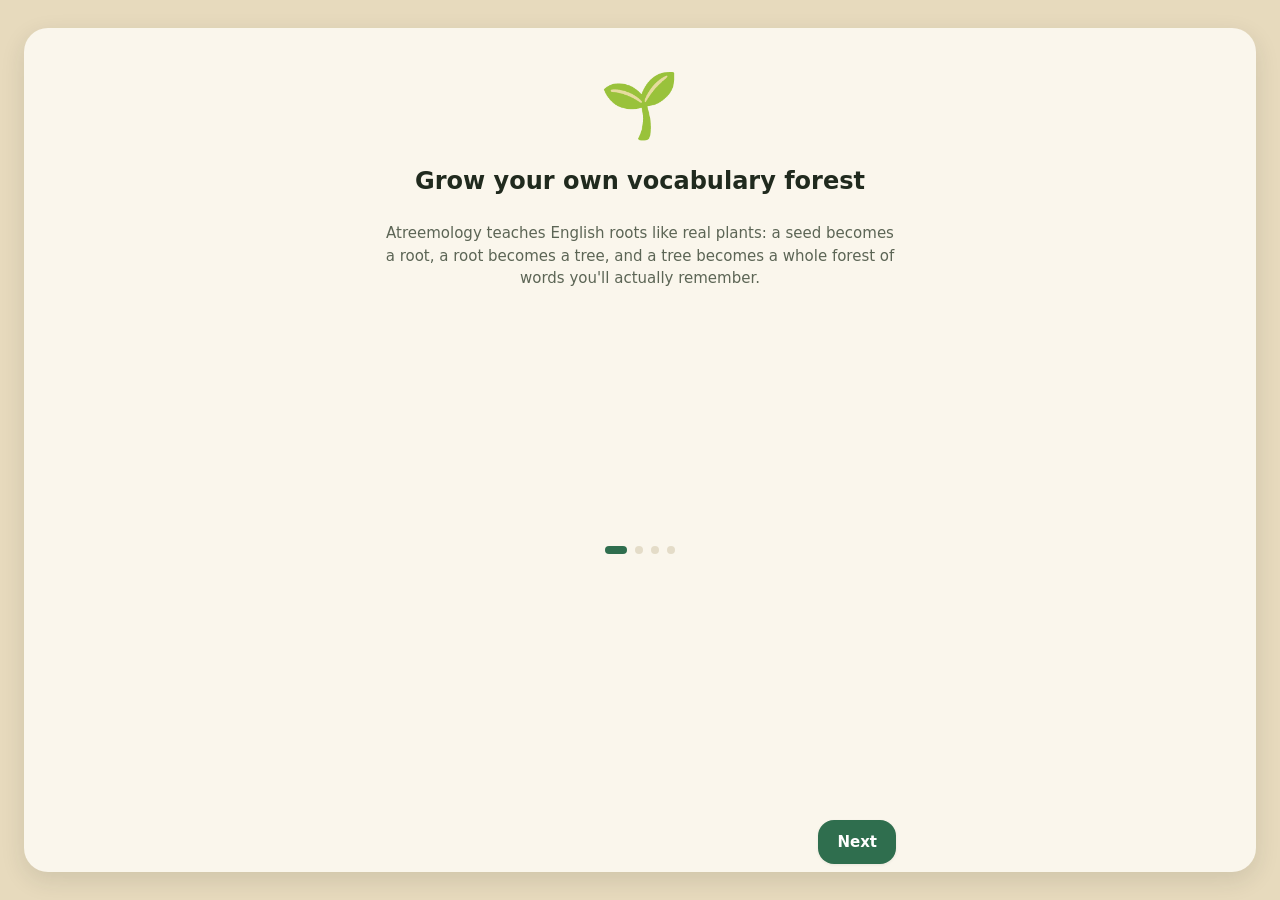
==== app/index.html @ c6e47be6 "Add files via upload" ====
<!doctype html>
<html lang="en">
<head>
  <meta charset="UTF-8" />
  <meta name="viewport" content="width=device-width, initial-scale=1, viewport-fit=cover" />
  <meta name="theme-color" content="#1e4a34" />
  <title>Atreemology — grow your vocabulary forest</title>
  <meta name="description" content="Atreemology teaches English word roots by growing a personal vocabulary forest, one root family at a time." />

  <!-- App icons. icon.svg is the scalable source; the PNGs below cover
       browsers/OSes (notably Safari and Android home-screen shortcuts)
       that don't support SVG favicons. Paths are absolute (/icons/...),
       so they resolve correctly whether this page is served from /app/
       or anywhere else. -->
  <link rel="icon" href="/icons/icon-512.png" sizes="any" />
  <link rel="icon" type="image/png" sizes="32x32" href="/icons/favicon-32.png" />
  <link rel="icon" type="image/png" sizes="16x16" href="/icons/favicon-16.png" />
  <link rel="apple-touch-icon" href="/icons/apple-touch-icon.png" />
  <link rel="manifest" href="/manifest.json" />

  <!-- "Add to Home Screen" on iOS reads these directly, independent of
       manifest.json (Safari's manifest support is partial). -->
  <meta name="apple-mobile-web-app-capable" content="yes" />
  <meta name="apple-mobile-web-app-status-bar-style" content="black-translucent" />
  <meta name="apple-mobile-web-app-title" content="Atreemology" />
  <meta name="mobile-web-app-capable" content="yes" />

  <!-- Link-preview cards (iMessage, WhatsApp, Instagram, Slack, etc.).
       og:url now points at /app/ specifically, since that's this page's
       real deployed location — the marketing homepage at the bare apex
       has its own separate preview tags. -->
  <meta property="og:type" content="website" />
  <meta property="og:title" content="Atreemology — grow your vocabulary forest" />
  <meta property="og:description" content="Learn English word roots by growing a personal vocabulary forest, one root family at a time." />
  <meta property="og:url" content="https://atreemology.com/app/" />
  <meta property="og:image" content="https://atreemology.com/icons/icon-512.png" />
  <meta name="twitter:card" content="summary_large_image" />
  <meta name="twitter:title" content="Atreemology — grow your vocabulary forest" />
  <meta name="twitter:description" content="Learn English word roots by growing a personal vocabulary forest, one root family at a time." />
  <meta name="twitter:image" content="https://atreemology.com/icons/icon-512.png" />

  <link rel="stylesheet" href="/src/styles.css" />
</head>
<body>
  <div id="root"></div>
  <script type="module" src="/src/main.js"></script>
</body>
</html>
---- src/styles.css ----
/* Atreemology — design system & styles. Hand-written, zero dependencies. */

:root {
  --color-bg: #faf6ec;
  --color-surface: #ffffff;
  --color-surface-alt: #f2ecdc;
  --color-border: #e4dcc8;
  --color-text: #202a1e;
  --color-text-muted: #5c6555;
  --color-text-faint: #8b9382;

  --color-primary: #2f6e4e;
  --color-primary-dark: #1e4a34;
  --color-primary-light: #dcefe0;
  --color-accent: #e2972f;
  --color-accent-soft: #fbe7c3;
  --color-bark: #7c5b43;
  --color-soil: #e7dabd;
  --color-soil-dark: #cdb98f;
  --color-danger: #b5432f;
  --color-danger-soft: #f7ddd6;
  --color-accent-text: #8a5a12;
  --color-on-primary-dark: #ffffff;

  --bud-fill: #efe7d2;
  --bud-stroke: #c9bd9e;
  --leaf-new: #b9d9a8;
  --leaf-mid: #7fbf7a;
  --leaf-bright: #3f9a56;
  --leaf-stroke: #2c6b3c;
  --due-fill: #f6d17a;
  --due-stroke: #c98f2a;
  --flower-fill: #f2a7b0;
  --flower-stroke: #c96b7b;

  --radius-sm: 10px;
  --radius-md: 16px;
  --radius-lg: 24px;
  --shadow-sm: 0 1px 3px rgba(32, 42, 30, 0.08);
  --shadow-md: 0 8px 24px rgba(32, 42, 30, 0.12);
  --font-sans: 'Segoe UI', system-ui, -apple-system, 'Helvetica Neue', Arial, sans-serif;
  --transition-fast: 160ms ease;
  --transition-med: 280ms cubic-bezier(0.22, 1, 0.36, 1);
}

/* ---------- Dark theme ----------
   A "forest at night" palette: the same warm-woodland identity, shifted to
   deep bark and canopy tones. Structural tokens only — the small fixed
   status chips (health-content, health-misty, due-tag) stay their own
   light pastel + dark-text pair in both themes on purpose, the way a
   caution-yellow badge does in most apps. */
@media (prefers-color-scheme: dark) {
  :root:not([data-theme="light"]) {
    --color-bg: #171d14;
    --color-surface: #202821;
    --color-surface-alt: #283127;
    --color-border: #3a4434;
    --color-text: #eef1e7;
    --color-text-muted: #aab29e;
    --color-text-faint: #79826e;

    --color-primary: #3fa06a;
    --color-primary-dark: #7fe0ab;
    --color-primary-light: #1c3226;
    --color-accent: #e2972f;
    --color-accent-soft: #3a2c14;
    --color-accent-text: #f3b969;
    --color-on-primary-dark: #0d2417;
    --color-bark: #4a3527;
    --color-soil: #2a2118;
    --color-soil-dark: #1c150f;
    --color-danger: #e2685a;
    --color-danger-soft: #3a2220;

    --shadow-sm: 0 1px 3px rgba(0, 0, 0, 0.4);
    --shadow-md: 0 8px 24px rgba(0, 0, 0, 0.5);
  }
}
:root[data-theme="dark"] {
  --color-bg: #171d14;
  --color-surface: #202821;
  --color-surface-alt: #283127;
  --color-border: #3a4434;
  --color-text: #eef1e7;
  --color-text-muted: #aab29e;
  --color-text-faint: #79826e;

  --color-primary: #3fa06a;
  --color-primary-dark: #7fe0ab;
  --color-primary-light: #1c3226;
  --color-accent: #e2972f;
  --color-accent-soft: #3a2c14;
  --color-accent-text: #f3b969;
  --color-on-primary-dark: #0d2417;
  --color-bark: #4a3527;
  --color-soil: #2a2118;
  --color-soil-dark: #1c150f;
  --color-danger: #e2685a;
  --color-danger-soft: #3a2220;

  --shadow-sm: 0 1px 3px rgba(0, 0, 0, 0.4);
  --shadow-md: 0 8px 24px rgba(0, 0, 0, 0.5);
}

* { box-sizing: border-box; }
html, body { height: 100%; overflow: hidden; }
body {
  margin: 0;
  font-family: var(--font-sans);
  background: var(--color-soil);
  color: var(--color-text);
  -webkit-font-smoothing: antialiased;
}

/* The app shell is pinned to exactly one viewport height (never taller), so
   .app-main below is the ONLY thing that scrolls. Before this, #root and
   .app-shell used `min-height: 100vh`, which let them grow past one
   viewport on any page with enough content (the Seed Library, Home) — the
   whole document scrolled instead of .app-main internally, so the bottom
   nav (a flex sibling docked below .app-main) just sat at the physical
   bottom of that overgrown page, invisible until you scrolled all the way
   down. `height: 100dvh` (with a `100vh` fallback for older browsers) also
   avoids the related mobile-Safari issue where `100vh` measures past the
   collapsed address bar. */
#root {
  display: flex;
  justify-content: center;
  height: 100vh;
  height: 100dvh;
  background: var(--color-soil);
  overflow: hidden;
}

button, input { font-family: inherit; }

a { color: var(--color-primary-dark); }

.app-shell {
  width: 100%;
  max-width: 480px;
  height: 100%;
  background: var(--color-bg);
  display: flex;
  flex-direction: column;
  position: relative;
  box-shadow: var(--shadow-md);
  overflow: hidden;
}

.app-main {
  flex: 1;
  /* Flex items default to `min-height: auto`, which lets a block-level
     child grow to fit ALL of its content and ignore `overflow-y: auto`
     entirely — the other half of the bug above. `min-height: 0` is what
     actually lets this item stop at its allotted flex space and scroll
     its own content instead of stretching .app-shell past the viewport. */
  min-height: 0;
  overflow-y: auto;
  padding-bottom: 96px;
  -webkit-overflow-scrolling: touch;
}

.screen { padding: 20px 20px 8px; animation: fade-in var(--transition-med); }

@keyframes fade-in { from { opacity: 0; transform: translateY(6px); } to { opacity: 1; transform: none; } }

/* ---------- Bottom nav ---------- */
.bottom-nav {
  position: sticky;
  bottom: 0;
  left: 0;
  right: 0;
  display: flex;
  background: var(--color-surface);
  border-top: 1px solid var(--color-border);
  padding: 6px 4px calc(6px + env(safe-area-inset-bottom));
  z-index: 20;
}
.nav-tab {
  flex: 1;
  display: flex;
  flex-direction: column;
  align-items: center;
  gap: 2px;
  background: none;
  border: none;
  color: var(--color-text-faint);
  padding: 6px 2px;
  border-radius: var(--radius-sm);
  cursor: pointer;
  transition: color var(--transition-fast);
}
.nav-tab .icon { display: inline-flex; }
.nav-tab .icon svg { width: 100%; height: 100%; color: inherit; }
.nav-label { font-size: 11px; font-weight: 600; }
.nav-tab.active { color: var(--color-primary); }
.nav-tab:focus-visible { outline: 2px solid var(--color-primary); outline-offset: 2px; }

/* Sidebar brand header — hidden on mobile (the bottom nav has no room for
   it), shown only once the desktop breakpoint turns .bottom-nav into a
   left sidebar (see the desktop section at the bottom of this file). */
.nav-brand { display: none; }

/* ---------- Buttons ---------- */
.btn {
  display: inline-flex;
  align-items: center;
  justify-content: center;
  gap: 8px;
  font-size: 15px;
  font-weight: 600;
  padding: 12px 18px;
  border-radius: var(--radius-md);
  border: 1px solid transparent;
  cursor: pointer;
  transition: transform var(--transition-fast), background var(--transition-fast), box-shadow var(--transition-fast);
}
.btn .icon svg { width: 100%; height: 100%; }
.btn:active { transform: scale(0.97); }
.btn:focus-visible { outline: 2px solid var(--color-primary-dark); outline-offset: 2px; }
.btn:disabled { cursor: default; opacity: 0.55; box-shadow: none; transform: none; background: var(--color-border); color: var(--color-text-faint); }
.btn-primary { background: var(--color-primary); color: #fff; box-shadow: var(--shadow-sm); }
.btn-primary:hover { background: var(--color-primary-dark); color: var(--color-on-primary-dark); }
.btn-secondary { background: var(--color-primary-light); color: var(--color-primary-dark); }
.btn-ghost { background: transparent; color: var(--color-text-muted); border-color: var(--color-border); }
.btn-danger { color: var(--color-danger); }
.btn-block { width: 100%; }
.btn-large { padding: 16px 18px; font-size: 16px; }
.btn-small { padding: 8px 12px; font-size: 13px; }
.icon-btn {
  background: var(--color-surface);
  border: 1px solid var(--color-border);
  border-radius: 999px;
  width: 38px; height: 38px;
  display: inline-flex; align-items: center; justify-content: center;
  cursor: pointer;
  color: var(--color-text);
}
.link-btn { background: none; border: none; color: var(--color-primary-dark); font-weight: 600; font-size: 13px; cursor: pointer; padding: 4px; }

.icon { display: inline-flex; align-items: center; justify-content: center; }
.icon svg { width: 100%; height: 100%; }

/* ---------- Header / home ---------- */
.home-header { display: flex; align-items: center; justify-content: space-between; margin-bottom: 4px; }
.home-eyebrow { display: none; }
.home-greeting { font-size: 22px; margin: 2px 0 0; }
.streak-display { display: flex; align-items: center; gap: 6px; background: var(--color-accent-soft); color: var(--color-accent-text); padding: 6px 12px; border-radius: 999px; font-weight: 700; }
.streak-display .icon { color: var(--color-accent); width: 20px; height: 20px; }
.streak-display--big { padding: 10px 18px; font-size: 18px; }
.streak-longest { font-size: 12px; font-weight: 500; color: var(--color-text-muted); margin-left: 6px; }

.screen-header { margin-bottom: 14px; position: relative; }
.screen-header h1 { margin: 0 0 2px; font-size: 24px; }
.screen-sub { margin: 0; color: var(--color-text-muted); font-size: 14px; }
.back-btn { position: absolute; left: 0; top: 0; }
.root-detail-screen .screen-header { padding-left: 46px; }

/* ---------- Sprig ---------- */
.sprig {
  display: flex;
  align-items: flex-start;
  gap: 10px;
  background: var(--color-primary-light);
  border-radius: var(--radius-md);
  padding: 12px 14px;
  margin: 12px 0;
}
.sprig-orb { font-size: 18px; animation: sprig-pulse 2.4s ease-in-out infinite; }
.sprig-text { margin: 0; font-size: 14px; color: var(--color-primary-dark); line-height: 1.4; }
@keyframes sprig-pulse { 0%, 100% { transform: scale(1); opacity: 0.85; } 50% { transform: scale(1.15); opacity: 1; } }

/* ---------- Stat tiles ---------- */
.forest-stats-row { display: grid; grid-template-columns: repeat(3, 1fr); gap: 10px; margin: 14px 0; }
.stat-tile { background: var(--color-surface); border-radius: var(--radius-md); padding: 12px 8px; display: flex; flex-direction: column; align-items: center; gap: 4px; box-shadow: var(--shadow-sm); }
.stat-tile .icon { color: var(--color-primary); }
.stat-tile strong { font-size: 18px; }
.stat-tile span:last-child { font-size: 11px; color: var(--color-text-muted); text-align: center; }

.home-section { margin: 22px 0; }
.section-heading-row { display: flex; align-items: center; justify-content: space-between; }
.home-section h2 { font-size: 16px; margin: 0 0 8px; display: flex; align-items: center; gap: 6px; }
.home-section h2 .icon { color: var(--color-accent); width: 18px; height: 18px; }

/* ---------- Review queue ---------- */
.review-queue { list-style: none; margin: 0; padding: 0; display: flex; flex-direction: column; gap: 8px; }
.review-row { display: flex; align-items: center; justify-content: space-between; background: var(--color-surface); border-radius: var(--radius-sm); padding: 10px 12px; box-shadow: var(--shadow-sm); }
.review-row-info { display: flex; flex-direction: column; }
.review-row-root { font-size: 12px; color: var(--color-text-muted); }
.review-row-more { text-align: center; font-size: 12px; color: var(--color-text-muted); padding: 4px; }
.review-queue-empty { display: flex; align-items: center; gap: 8px; color: var(--color-text-muted); background: var(--color-surface); padding: 12px; border-radius: var(--radius-sm); }
.review-queue-empty .icon { color: var(--color-primary); }

/* ---------- Journal ---------- */
.journal-list { list-style: none; margin: 0; padding: 0; display: flex; flex-direction: column; gap: 10px; }
.journal-entry { background: var(--color-surface); border-radius: var(--radius-sm); padding: 10px 12px; box-shadow: var(--shadow-sm); }
.journal-date { font-size: 11px; color: var(--color-text-faint); text-transform: uppercase; letter-spacing: 0.04em; }
.journal-text { margin: 2px 0 0; font-size: 14px; }
.empty-hint { color: var(--color-text-muted); font-size: 14px; }

/* ---------- Crash fallback ---------- */
/* Deliberately styled with only classes/vars that exist app-wide (no
   feature-specific styling), since this is the screen that has to render
   even when something else in the app is broken. */
.crash-screen {
  display: flex;
  flex-direction: column;
  align-items: center;
  justify-content: center;
  text-align: center;
  gap: 12px;
  min-height: 60vh;
  padding-top: 15vh;
}
.crash-icon { font-size: 48px; line-height: 1; }
.crash-screen h1 { margin: 0; font-size: 20px; }
.crash-screen p { margin: 0 0 8px; color: var(--color-text-muted); font-size: 14px; max-width: 320px; }
.crash-screen .btn { max-width: 280px; }

/* ---------- Seed Library ---------- */
.search-input, .text-input {
  width: 100%;
  padding: 12px 14px;
  border-radius: var(--radius-md);
  border: 1px solid var(--color-border);
  background: var(--color-surface);
  font-size: 15px;
  margin-bottom: 10px;
}
.search-input:focus, .text-input:focus { outline: 2px solid var(--color-primary); outline-offset: 1px; }
.category-chip-row { display: flex; gap: 8px; overflow-x: auto; padding-bottom: 8px; margin-bottom: 6px; }
.chip {
  flex-shrink: 0;
  border: 1px solid var(--color-border);
  background: var(--color-surface);
  color: var(--color-text-muted);
  padding: 6px 14px;
  border-radius: 999px;
  font-size: 13px;
  font-weight: 600;
  cursor: pointer;
}
.chip-active { background: var(--color-primary); color: #fff; border-color: var(--color-primary); }

.root-card-grid { display: flex; flex-direction: column; gap: 12px; }
.root-card-group-heading {
  display: flex;
  align-items: baseline;
  gap: 8px;
  font-size: 14px;
  font-weight: 700;
  text-transform: uppercase;
  letter-spacing: 0.04em;
  color: var(--color-text-muted);
  margin: 4px 0 -2px;
}
.root-card-group-heading:first-child { margin-top: 0; }
.root-card-group-subhead { font-size: 12px; font-weight: 500; text-transform: none; letter-spacing: normal; opacity: 0.75; }
.root-card {
  background: var(--color-surface);
  border-radius: var(--radius-lg);
  padding: 16px;
  box-shadow: var(--shadow-sm);
  display: flex;
  flex-direction: column;
  gap: 10px;
}
.root-card-top { display: flex; align-items: flex-start; gap: 10px; }
.root-card-emblem { font-size: 26px; }
.root-card-heading { flex: 1; }
.root-card-heading h3 { margin: 0; font-size: 17px; }
.root-card-meaning { margin: 2px 0 0; font-size: 13px; color: var(--color-text-muted); }
.difficulty { color: var(--color-accent); font-size: 11px; letter-spacing: 2px; margin-top: 4px; }
.root-card-category { font-size: 12px; color: var(--color-text-faint); text-transform: uppercase; letter-spacing: 0.05em; margin: 0; }
.root-card-hint { margin: 0; font-size: 13px; color: var(--color-text-muted); }
.root-card-bridges { margin: 0; font-size: 12px; color: var(--color-primary-dark); background: var(--color-primary-light); border-radius: var(--radius-sm); padding: 5px 8px; }
.root-card.root-locked { opacity: 0.72; background: var(--color-surface-alt); }
.root-card.root-locked .root-card-emblem { filter: grayscale(1); }

.coming-soon-section { margin-top: 22px; }
.coming-soon-toggle {
  width: 100%;
  display: flex;
  align-items: center;
  justify-content: space-between;
  background: var(--color-surface-alt);
  border: 1px dashed var(--color-border);
  border-radius: var(--radius-md);
  padding: 12px 14px;
  font-size: 13px;
  font-weight: 700;
  color: var(--color-text-muted);
  cursor: pointer;
}
.coming-soon-caret { font-size: 11px; }
.coming-soon-note { font-size: 12px; color: var(--color-text-faint); margin: 10px 2px; }
.coming-soon-grid { display: grid; grid-template-columns: repeat(2, 1fr); gap: 8px; }
.coming-soon-chip {
  background: var(--color-surface-alt);
  border-radius: var(--radius-sm);
  padding: 8px 10px;
  display: flex;
  flex-direction: column;
  gap: 2px;
}
.coming-soon-chip strong { font-size: 12px; }
.coming-soon-chip span { font-size: 11px; color: var(--color-text-faint); }
.progress-row { display: flex; justify-content: space-between; font-size: 12px; color: var(--color-text-muted); margin-bottom: 4px; }
.progress-bar { height: 8px; border-radius: 999px; background: var(--color-surface-alt); overflow: hidden; }
.progress-bar-fill { height: 100%; background: linear-gradient(90deg, var(--leaf-mid), var(--leaf-bright)); border-radius: 999px; transition: width var(--transition-med); }
.root-card-meta { display: flex; gap: 8px; margin-top: 6px; flex-wrap: wrap; }
.badge, .health-tag, .due-tag {
  font-size: 11px;
  font-weight: 700;
  padding: 3px 9px;
  border-radius: 999px;
  background: var(--color-surface-alt);
  color: var(--color-text-muted);
}
.health-thriving { background: var(--color-primary-light); color: var(--color-primary-dark); }
.health-content { background: #eaf2e2; color: #4a6b34; }
.health-thirsty { background: var(--color-accent-soft); color: var(--color-accent-text); }
.health-misty { background: #eee7f4; color: #6a4f8c; }
.due-tag { background: var(--due-fill); color: #6b4a12; }

/* ---------- Forest / grove ---------- */
.forest-grove { display: grid; grid-template-columns: repeat(3, 1fr); gap: 10px; margin-bottom: 18px; }
.grove-tree {
  position: relative;
  background: var(--color-surface);
  border: 1px solid var(--color-border);
  border-radius: var(--radius-md);
  padding: 12px 6px 10px;
  display: flex;
  flex-direction: column;
  align-items: center;
  gap: 6px;
  cursor: pointer;
}
.grove-tree-emoji { font-size: 22px; }
.grove-tree-name { font-size: 12px; font-weight: 700; }
.mini-progress { width: 80%; height: 5px; background: var(--color-surface-alt); border-radius: 999px; overflow: hidden; }
.mini-progress-fill { height: 100%; background: var(--leaf-bright); }
.grove-due-dot { position: absolute; top: 8px; right: 10px; width: 8px; height: 8px; border-radius: 999px; background: var(--due-stroke); }
.constellation-note { background: var(--color-primary-light); border-radius: var(--radius-md); padding: 14px; }
.constellation-list { margin: 0; padding-left: 18px; font-size: 13px; color: var(--color-primary-dark); }
.constellation-list li { margin-bottom: 4px; }

.forest-scene {
  position: relative;
  width: 100%;
  height: 280px;
  border-radius: var(--radius-lg);
  overflow: hidden;
  margin-bottom: 18px;
  background: linear-gradient(180deg, #cfe9f7 0%, #e7f3e0 55%, #dcefc9 100%);
  box-shadow: var(--shadow-sm);
}
.forest-sun {
  position: absolute;
  top: 18px;
  right: 24px;
  width: 46px;
  height: 46px;
  border-radius: 50%;
  background: radial-gradient(circle at 35% 35%, #fff6d8, var(--color-accent) 70%);
  box-shadow: 0 0 24px rgba(226, 151, 47, 0.45);
}
.forest-hill {
  position: absolute;
  left: -10%;
  width: 120%;
  height: 120px;
  border-radius: 50% 50% 0 0 / 100% 100% 0 0;
}
.forest-hill--back { bottom: -20px; height: 150px; background: #cfe3b8; opacity: 0.9; }
.forest-hill--front { bottom: -40px; height: 130px; background: #b9d99e; }
.forest-scene-trees { position: absolute; inset: 0; }
.forest-bridges { position: absolute; inset: 0; width: 100%; height: 100%; pointer-events: none; }
.forest-bridge-path { fill: none; stroke: var(--color-bark); stroke-width: 2.6; opacity: 0.75; stroke-dasharray: 3 4; stroke-linecap: round; vector-effect: non-scaling-stroke; }
.forest-bridge-labels { position: absolute; inset: 0; }
.forest-bridge-label {
  position: absolute;
  transform: translate(-50%, -50%);
  display: inline-flex;
  align-items: center;
  gap: 4px;
  background: var(--color-surface);
  border: 1px solid var(--color-primary-light);
  color: var(--color-primary-dark);
  border-radius: 999px;
  padding: 3px 8px;
  font-size: 11px;
  font-weight: 700;
  white-space: nowrap;
  cursor: pointer;
  box-shadow: var(--shadow-sm);
  transition: transform var(--transition-fast);
}
.forest-bridge-label:hover, .forest-bridge-label:focus-visible { transform: translate(-50%, -50%) scale(1.1); }
.forest-bridge-label--learned { background: var(--color-primary-light); }
.scene-tree {
  position: absolute;
  transform: translate(-50%, -50%);
  background: none;
  border: none;
  padding: 0;
  cursor: pointer;
  line-height: 1;
  transition: transform var(--transition-fast);
}
.scene-tree:hover, .scene-tree:focus-visible { transform: translate(-50%, -50%) scale(1.15); }
.scene-tree-emoji { display: block; font-size: 30px; filter: drop-shadow(0 2px 3px rgba(32, 42, 30, 0.25)); }
.scene-tree-due {
  position: absolute;
  top: -2px;
  right: -4px;
  width: 10px;
  height: 10px;
  border-radius: 999px;
  background: var(--due-stroke);
  border: 2px solid #fff;
}

/* ---------- Empty state ---------- */
.empty-state { display: flex; flex-direction: column; align-items: center; text-align: center; gap: 12px; padding: 32px 12px; color: var(--color-text-muted); }
.empty-state-art { font-size: 40px; }

/* ---------- Root detail / tree ---------- */
.origin-note { font-size: 13px; color: var(--color-text-muted); background: var(--color-surface-alt); padding: 10px 12px; border-radius: var(--radius-sm); }
.root-detail-badges { display: flex; gap: 8px; flex-wrap: wrap; margin: 8px 0; }
.stage-copy { font-size: 13px; color: var(--color-text-muted); margin: 0 0 6px; }
.tree-canvas { display: flex; justify-content: center; margin: 4px -6px 6px; }
.root-tree { width: 100%; max-width: 340px; height: auto; }
.tree-soil { fill: var(--color-soil); }
.tree-groundline { stroke: var(--color-soil-dark); stroke-width: 1.5; stroke-dasharray: 3 4; }
.tree-trunk { fill: var(--color-bark); }
.tree-taproot { stroke: var(--color-bark); stroke-width: 3; opacity: 0.7; stroke-linecap: round; }
.tree-root-point { fill: var(--color-bark); opacity: 0.9; }
.tree-root-label {
  font-size: 17px;
  font-weight: 700;
  letter-spacing: 0.04em;
  fill: #f6ecd9;
  paint-order: stroke;
  stroke: rgba(0, 0, 0, 0.45);
  stroke-width: 3px;
  stroke-linejoin: round;
  pointer-events: none;
  user-select: none;
}
.tree-branch { stroke: var(--color-bark); stroke-width: 2.4; opacity: 0.85; }
.tree-branch--connector { stroke: #8a6a4f; stroke-width: 2; }
.tree-node { cursor: pointer; }
.tree-node:focus-visible .tree-node-dot { stroke: var(--color-primary-dark); stroke-width: 3; }
.tree-node-pulse { fill: var(--due-fill); opacity: 0.35; animation: node-pulse 1.8s ease-in-out infinite; }
@keyframes node-pulse { 0%, 100% { r: 14; opacity: 0.35; } 50% { r: 18; opacity: 0.12; } }
.tree-node-petal { fill: var(--flower-fill); opacity: 0.9; }
.root-detail-actions { display: flex; flex-direction: column; gap: 10px; margin-top: 10px; }

/* ---------- Sheets (modals) ---------- */
.sheet-overlay {
  position: fixed;
  inset: 0;
  background: rgba(20, 26, 18, 0);
  display: flex;
  align-items: flex-end;
  justify-content: center;
  z-index: 50;
  transition: background var(--transition-med);
}
.sheet-overlay.open { background: rgba(20, 26, 18, 0.45); }
.sheet {
  width: 100%;
  max-width: 480px;
  background: var(--color-surface);
  border-radius: 24px 24px 0 0;
  padding: 10px 20px calc(24px + env(safe-area-inset-bottom));
  transform: translateY(100%);
  transition: transform var(--transition-med);
  max-height: 86vh;
  overflow-y: auto;
}
.sheet-overlay.open .sheet { transform: translateY(0); }
.sheet-grabber { width: 40px; height: 4px; background: var(--color-border); border-radius: 999px; margin: 0 auto 10px; }
.sheet-header { display: flex; align-items: center; justify-content: space-between; margin-bottom: 4px; }
.sheet-level-tag { font-size: 11px; font-weight: 700; text-transform: uppercase; letter-spacing: 0.05em; color: var(--color-primary); background: var(--color-primary-light); padding: 3px 10px; border-radius: 999px; }
.sheet-word { margin: 4px 0 0; font-size: 26px; text-transform: capitalize; }
.sheet-pos { margin: 0 0 8px; font-style: italic; color: var(--color-text-muted); font-size: 13px; }
.sheet-definition { font-size: 15px; margin: 0 0 10px; }
.sheet-example { margin: 0 0 12px; padding-left: 12px; border-left: 3px solid var(--color-accent-soft); color: var(--color-text-muted); font-style: italic; }
.sheet-relation { background: var(--color-surface-alt); border-radius: var(--radius-sm); padding: 10px 12px; margin-bottom: 12px; }
.sheet-relation-label { display: block; font-size: 11px; font-weight: 700; text-transform: uppercase; color: var(--color-bark); margin-bottom: 4px; letter-spacing: 0.03em; }
.sheet-relation p { margin: 0; font-size: 14px; }
.sheet-shared { font-size: 13px; color: var(--color-primary-dark); background: var(--color-primary-light); padding: 8px 12px; border-radius: var(--radius-sm); margin-bottom: 12px; }
.sheet-mastered { display: flex; align-items: center; gap: 8px; color: var(--color-primary-dark); font-size: 14px; padding: 8px 0; }
.sheet-review-prompt { font-size: 14px; margin: 4px 0 10px; }
.reward-icon-big { font-size: 56px; text-align: center; }
.reward-earned-from { text-align: center; color: var(--color-text-muted); font-size: 13px; margin-top: 0; }

.rating-row { display: grid; grid-template-columns: repeat(4, 1fr); gap: 6px; margin-bottom: 8px; }
.rating-btn {
  display: flex;
  flex-direction: column;
  align-items: center;
  gap: 2px;
  padding: 10px 4px;
  border-radius: var(--radius-sm);
  border: 1px solid var(--color-border);
  background: var(--color-surface);
  cursor: pointer;
  font-size: 12px;
}
.rating-label { font-weight: 700; }
.rating-sub { font-size: 10px; color: var(--color-text-muted); }
.rating-again { border-color: #e3b9ac; }
.rating-hard { border-color: #e6cf9c; }
.rating-good { border-color: #a9d3ac; }
.rating-easy { border-color: #8fc7c9; }
.rating-btn.suggested { box-shadow: 0 0 0 2px var(--color-primary-light) inset; }
.rating-btn:hover { transform: translateY(-1px); }

/* ---------- Quiz ---------- */
.quiz-header { display: flex; align-items: center; gap: 10px; padding-left: 0; }
.quiz-progress-bar { flex: 1; height: 6px; background: var(--color-surface-alt); border-radius: 999px; overflow: hidden; }
.quiz-progress-fill { height: 100%; width: 0; background: var(--color-primary); transition: width var(--transition-med); }
.quiz-card { margin-top: 10px; }
.quiz-type-tag { font-size: 11px; font-weight: 700; text-transform: uppercase; color: var(--color-accent); letter-spacing: 0.05em; }
.quiz-prompt { font-size: 19px; margin: 6px 0 16px; line-height: 1.35; }
.quiz-choices { display: flex; flex-direction: column; gap: 10px; }
.quiz-choice {
  text-align: left;
  padding: 14px 16px;
  border-radius: var(--radius-md);
  border: 1.5px solid var(--color-border);
  background: var(--color-surface);
  font-size: 15px;
  cursor: pointer;
  transition: border-color var(--transition-fast), background var(--transition-fast);
}
.quiz-choice:hover:not(:disabled) { border-color: var(--color-primary); }
.quiz-choice:disabled { cursor: default; }
.quiz-choice.correct { border-color: var(--color-primary); background: var(--color-primary-light); }
.quiz-choice.incorrect { border-color: var(--color-danger); background: var(--color-danger-soft); }
.quiz-feedback { margin-top: 16px; }
.feedback-panel { background: var(--color-surface-alt); border-radius: var(--radius-md); padding: 14px; animation: fade-in var(--transition-med); }
.feedback-headline-row { display: flex; align-items: center; gap: 8px; font-weight: 700; margin-bottom: 6px; }
.feedback-panel.correct .feedback-headline-row { color: var(--color-primary-dark); }
.feedback-panel.incorrect .feedback-headline-row { color: var(--color-danger); }
.feedback-explain { font-size: 14px; margin: 0 0 10px; }
.feedback-ask { font-size: 13px; color: var(--color-text-muted); margin: 0 0 8px; }
.quiz-summary { text-align: center; padding: 24px 8px; }
.quiz-summary-art { font-size: 44px; margin-bottom: 8px; }

/* ---------- Rewards ---------- */
.streak-milestones { margin-bottom: 18px; }
.reward-grid { display: grid; grid-template-columns: repeat(2, 1fr); gap: 12px; }
.reward-tile {
  background: var(--color-surface);
  border-radius: var(--radius-md);
  padding: 16px 10px;
  text-align: center;
  display: flex;
  flex-direction: column;
  align-items: center;
  gap: 6px;
  cursor: pointer;
  border: 1px solid var(--color-border);
}
.reward-tile.locked { opacity: 0.7; }
.reward-tile.earned { background: var(--color-accent-soft); border-color: var(--color-accent); }
.reward-tile-icon { font-size: 28px; }
.reward-tile-title { font-size: 13px; font-weight: 700; }
.reward-tile-hint { font-size: 11px; color: var(--color-text-muted); }

.tree-rewards-heading { margin-top: 4px; }
.badge-grid { display: grid; grid-template-columns: repeat(3, 1fr); gap: 10px; margin-bottom: 20px; }
.milestone-badge {
  background: var(--color-surface);
  border: 1px solid var(--color-border);
  border-radius: var(--radius-md);
  padding: 12px 6px;
  text-align: center;
  display: flex;
  flex-direction: column;
  align-items: center;
  gap: 4px;
  opacity: 0.6;
}
.milestone-badge.earned { opacity: 1; background: var(--color-accent-soft); border-color: var(--color-accent); }
.milestone-badge-icon { font-size: 22px; }
.milestone-badge-label { font-size: 10px; font-weight: 700; color: var(--color-text-muted); line-height: 1.25; }
.milestone-badge.earned .milestone-badge-label { color: var(--color-accent-text); }

/* ---------- Onboarding ---------- */
.onboarding-screen { padding: 40px 24px 24px; display: flex; flex-direction: column; min-height: calc(100vh - 40px); }
.onboarding-art { font-size: 64px; text-align: center; margin-bottom: 24px; }
.onboarding-title { font-size: 24px; text-align: center; margin: 0 0 12px; }
.onboarding-body { font-size: 15px; color: var(--color-text-muted); text-align: center; line-height: 1.5; }
.onboarding-dots { display: flex; justify-content: center; gap: 8px; margin: auto 0 24px; }
.dot { width: 8px; height: 8px; border-radius: 999px; background: var(--color-border); }
.dot-active { background: var(--color-primary); width: 22px; }
.onboarding-actions { display: flex; justify-content: space-between; align-items: center; margin-top: auto; }
.onboarding-seed-grid { display: grid; grid-template-columns: repeat(2, 1fr); gap: 10px; margin: 20px 0; }
.onboarding-seed-option {
  display: flex;
  flex-direction: column;
  align-items: center;
  gap: 4px;
  padding: 14px 8px;
  border-radius: var(--radius-md);
  border: 2px solid var(--color-border);
  background: var(--color-surface);
  cursor: pointer;
}
.onboarding-seed-option.selected { border-color: var(--color-primary); background: var(--color-primary-light); }
.onboarding-seed-emoji { font-size: 22px; }
.onboarding-seed-root { font-weight: 700; font-size: 13px; }
.onboarding-seed-meaning { font-size: 11px; color: var(--color-text-muted); }
.onboarding-name-label { display: block; font-size: 13px; color: var(--color-text-muted); margin-bottom: 6px; }
.onboarding-name-input { width: 100%; padding: 12px 14px; border-radius: var(--radius-md); border: 1px solid var(--color-border); font-size: 15px; margin-bottom: 16px; }

/* ---------- Profile ---------- */
.profile-card { background: var(--color-surface); border-radius: var(--radius-lg); padding: 16px; margin-bottom: 18px; display: flex; flex-direction: column; gap: 14px; box-shadow: var(--shadow-sm); }
.field-label { display: block; font-size: 13px; font-weight: 600; color: var(--color-text-muted); }
.field-label input { display: block; margin-top: 6px; }
.toggle-row { display: flex; align-items: center; justify-content: space-between; font-size: 14px; font-weight: 600; }
.toggle-hint { display: block; font-size: 12px; font-weight: 400; color: var(--color-text-muted); }
.profile-stats-grid { display: grid; grid-template-columns: repeat(3, 1fr); gap: 10px; margin-bottom: 20px; }
.stat-block { background: var(--color-surface); border-radius: var(--radius-md); padding: 12px 6px; text-align: center; box-shadow: var(--shadow-sm); }
.stat-block strong { display: block; font-size: 18px; }
.stat-block span { font-size: 11px; color: var(--color-text-muted); }
.danger-zone { margin: 24px 0 12px; text-align: center; display: flex; flex-direction: column; gap: 10px; }
.field-hint { margin: 0; font-size: 12px; color: var(--color-text-muted); }

.roadmap-list { display: flex; flex-direction: column; gap: 10px; }
.roadmap-tier {
  background: var(--color-surface);
  border: 1px solid var(--color-border);
  border-radius: var(--radius-md);
  padding: 12px 14px;
}
.roadmap-tier--done { background: var(--color-primary-light); border-color: var(--color-primary); }
.roadmap-tier-head { display: flex; justify-content: space-between; align-items: baseline; font-size: 14px; margin-bottom: 4px; }
.roadmap-tier-head span { font-size: 12px; color: var(--color-text-muted); font-weight: 600; }
.roadmap-tier p { margin: 0; font-size: 12px; color: var(--color-text-muted); }

/* ---------- Accessibility & motion ---------- */
:focus-visible { outline: 2px solid var(--color-primary-dark); outline-offset: 2px; }

@media (prefers-reduced-motion: reduce) {
  *, *::before, *::after {
    animation-duration: 0.001ms !important;
    animation-iteration-count: 1 !important;
    transition-duration: 0.001ms !important;
  }
}

/* ---------- Desktop layout ----------
   Below 900px the app is untouched: one mobile-width column with a bottom
   tab bar, exactly like a phone. There used to be a rule here that just
   added vertical padding and a bark-brown background behind the same
   480px-wide column for ANY screen over 480px — which is exactly why the
   desktop/laptop view looked like a phone mockup floating in empty space
   instead of a real desktop layout. This replaces that with an actual
   reflow at a real desktop breakpoint.

   No markup changes were needed to move the nav from bottom to side: the
   DOM is always [.app-main, .bottom-nav] inside .app-shell (see app.js),
   and flex-direction: row-reverse visually places the LAST child (the
   nav) first — i.e. on the left — without touching JS. */
@media (min-width: 900px) {
  body { background: var(--color-surface-alt); }
  #root { padding: 28px 24px; }
  .app-shell {
    max-width: 1240px;
    flex-direction: row-reverse;
    border-radius: var(--radius-lg);
    box-shadow: var(--shadow-md);
  }

  /* ----- sidebar (same .bottom-nav element, reflowed) ----- */
  .bottom-nav {
    position: static;
    flex-direction: column;
    align-items: stretch;
    justify-content: flex-start;
    width: 232px;
    flex-shrink: 0;
    gap: 4px;
    padding: 20px 14px;
    border-top: none;
    border-right: 1px solid var(--color-border);
    overflow-y: auto;
  }
  .nav-brand {
    display: flex;
    align-items: center;
    gap: 10px;
    padding: 4px 10px 20px;
    margin-bottom: 8px;
    border-bottom: 1px solid var(--color-border);
  }
  .nav-brand-icon { border-radius: 8px; display: block; }
  .nav-brand-text { font-size: 17px; font-weight: 800; color: var(--color-primary-dark); }
  .nav-tab {
    flex: none;
    flex-direction: row;
    justify-content: flex-start;
    gap: 12px;
    padding: 11px 12px;
    border-radius: var(--radius-sm);
  }
  .nav-tab .icon { width: 22px; height: 22px; flex-shrink: 0; }
  .nav-label { font-size: 14px; }
  .nav-tab.active { background: var(--color-primary-light); }
  .nav-tab:hover { background: var(--color-surface-alt); }

  /* ----- main content ----- */
  .app-main { padding-bottom: 24px; }
  .screen { padding: 32px 40px 8px; max-width: 900px; }

  /* ----- layouts that were single-column purely for phone width ----- */
  .root-card-grid {
    display: grid;
    grid-template-columns: repeat(auto-fill, minmax(250px, 1fr));
    gap: 14px;
  }
  .root-card-group-heading { grid-column: 1 / -1; }

  .roadmap-list { display: grid; grid-template-columns: repeat(2, 1fr); gap: 12px; }
  .profile-stats-grid { grid-template-columns: repeat(6, 1fr); }

  .forest-scene { height: 400px; }
  .root-tree { max-width: 420px; }

  .onboarding-screen { max-width: 560px; margin: 0 auto; }
}
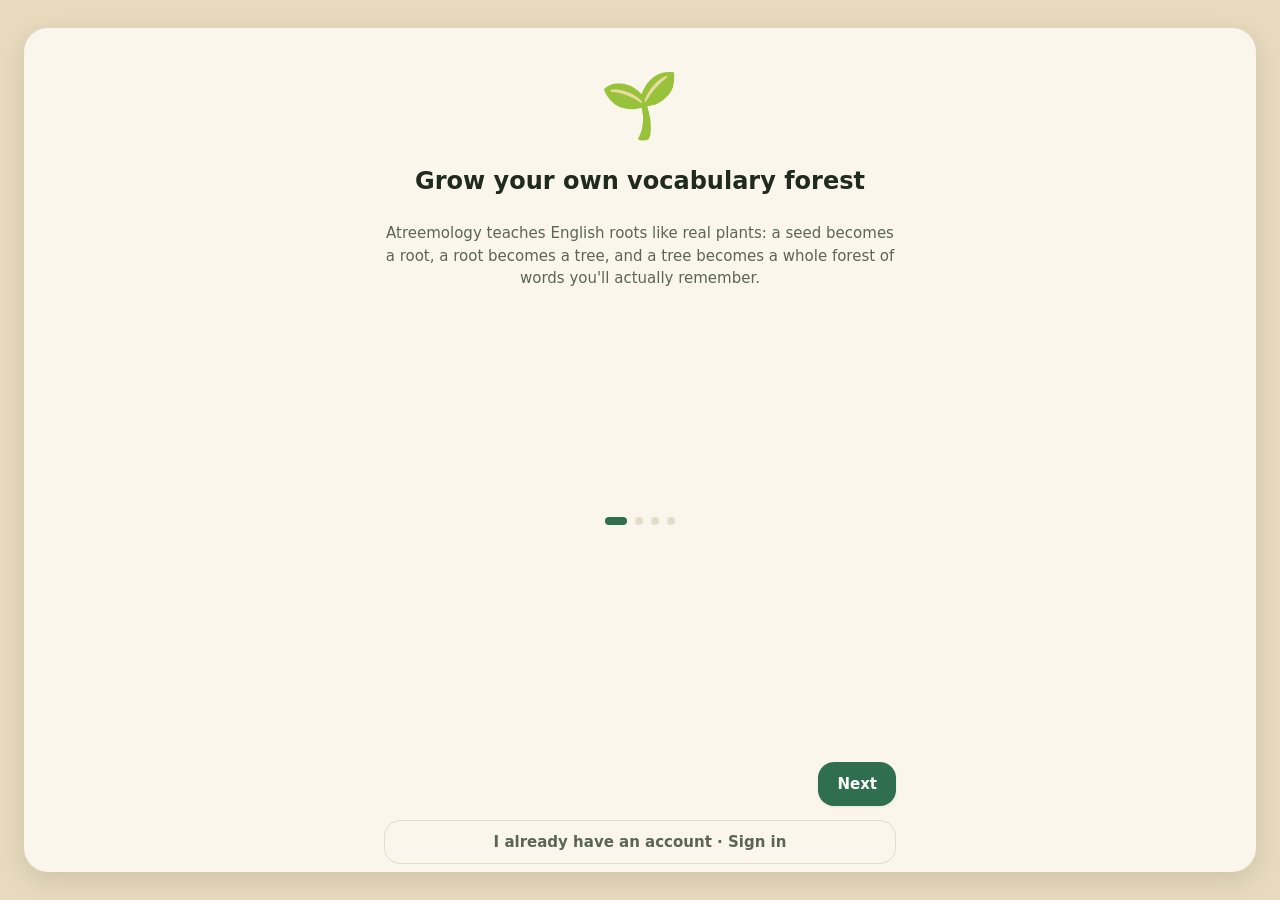
==== commit 11720411: "Add files via upload" ====
--- a/app/index.html
+++ b/app/index.html
@@ -43,6 +43,20 @@
 </head>
 <body>
   <div id="root"></div>
-  <script type="module" src="/src/main.js"></script>
+  <!-- ?v= busts the CDN's cached copy of main.js (and, through it, app.js).
+       Bump on every change to main.js. -->
+  <script>
+    // Public settings for the optional account / cloud features. The key below is
+    // the project's public "anon" key: it only identifies the project, and what a
+    // visitor can do is limited by the database rules (row-level security). Leave
+    // supabaseUrl empty to switch every cloud feature off.
+    window.__ATREEMOLOGY__ = {
+      supabaseUrl: 'https://yvgtixodtwrfsehkqsfi.supabase.co',
+      supabaseAnonKey: 'eyJhbGciOiJIUzI1NiIsInR5cCI6IkpXVCJ9.eyJpc3MiOiJzdXBhYmFzZSIsInJlZiI6Inl2Z3RpeG9kdHdyZnNlaGtxc2ZpIiwicm9sZSI6ImFub24iLCJpYXQiOjE3OTIzODc5ODEsImV4cCI6MjEwNzk2Mzk4MX0.2kPFJIpkKx2Z-E-vydaSh5PRTVH-oarQQy54_mIRA1U',
+      googleEnabled: false,
+      usdEnabled: false
+    };
+  </script>
+  <script type="module" src="/src/main.js?v=5"></script>
 </body>
 </html>
--- a/src/styles.css
+++ b/src/styles.css
@@ -102,6 +102,33 @@
   --shadow-md: 0 8px 24px rgba(0, 0, 0, 0.5);
 }
 
+/* ---------- Supporter theme ("Golden Grove") ----------
+   Cosmetic-only reward unlocked by the one-time Supporter purchase
+   (see profile.js / store.js unlockSupporter). Only the "chrome" tokens
+   shift to a warm gold: buttons, nav highlights, headers. The tree/plant
+   illustration palette (--leaf-*, --bud-*, --due-*, --flower-*) is left
+   untouched on purpose, so a supporter's forest still looks like a forest. */
+:root[data-supporter-theme="1"] {
+  --color-primary: #b8791a;
+  --color-primary-dark: #8a5a12;
+  --color-primary-light: #f7e3b0;
+  --color-on-primary-dark: #ffffff;
+}
+@media (prefers-color-scheme: dark) {
+  :root:not([data-theme="light"])[data-supporter-theme="1"] {
+    --color-primary: #e0a83f;
+    --color-primary-dark: #f3c869;
+    --color-primary-light: #3a2c14;
+    --color-on-primary-dark: #17130a;
+  }
+}
+:root[data-theme="dark"][data-supporter-theme="1"] {
+  --color-primary: #e0a83f;
+  --color-primary-dark: #f3c869;
+  --color-primary-light: #3a2c14;
+  --color-on-primary-dark: #17130a;
+}
+
 * { box-sizing: border-box; }
 html, body { height: 100%; overflow: hidden; }
 body {
@@ -223,6 +250,8 @@
 .btn-primary:hover { background: var(--color-primary-dark); color: var(--color-on-primary-dark); }
 .btn-secondary { background: var(--color-primary-light); color: var(--color-primary-dark); }
 .btn-ghost { background: transparent; color: var(--color-text-muted); border-color: var(--color-border); }
+.btn-accent { background: var(--color-accent); color: #fff; box-shadow: var(--shadow-sm); }
+.btn-accent:hover { filter: brightness(0.94); }
 .btn-danger { color: var(--color-danger); }
 .btn-block { width: 100%; }
 .btn-large { padding: 16px 18px; font-size: 16px; }
@@ -732,6 +761,42 @@
 .stat-block span { font-size: 11px; color: var(--color-text-muted); }
 .danger-zone { margin: 24px 0 12px; text-align: center; display: flex; flex-direction: column; gap: 10px; }
 .field-hint { margin: 0; font-size: 12px; color: var(--color-text-muted); }
+
+.supporter-welcome {
+  display: flex;
+  align-items: center;
+  gap: 10px;
+  background: var(--color-accent-soft);
+  color: var(--color-accent-text);
+  border: 1px solid var(--color-accent);
+  border-radius: var(--radius-md);
+  padding: 14px 16px;
+  margin-bottom: 18px;
+  font-weight: 600;
+  font-size: 14px;
+}
+.supporter-card {
+  background: var(--color-surface);
+  border: 1px solid var(--color-border);
+  border-radius: var(--radius-lg);
+  padding: 16px;
+  box-shadow: var(--shadow-sm);
+}
+.supporter-card--active { background: var(--color-accent-soft); border-color: var(--color-accent); }
+.supporter-card p { margin: 0 0 12px; font-size: 13px; color: var(--color-text-muted); line-height: 1.5; }
+.supporter-card .btn { margin-bottom: 8px; }
+.supporter-badge {
+  display: inline-flex;
+  align-items: center;
+  gap: 6px;
+  background: var(--color-accent-soft);
+  color: var(--color-accent-text);
+  padding: 4px 12px;
+  border-radius: 999px;
+  font-size: 12px;
+  font-weight: 700;
+  margin-bottom: 10px;
+}
 
 .roadmap-list { display: flex; flex-direction: column; gap: 10px; }
 .roadmap-tier {
